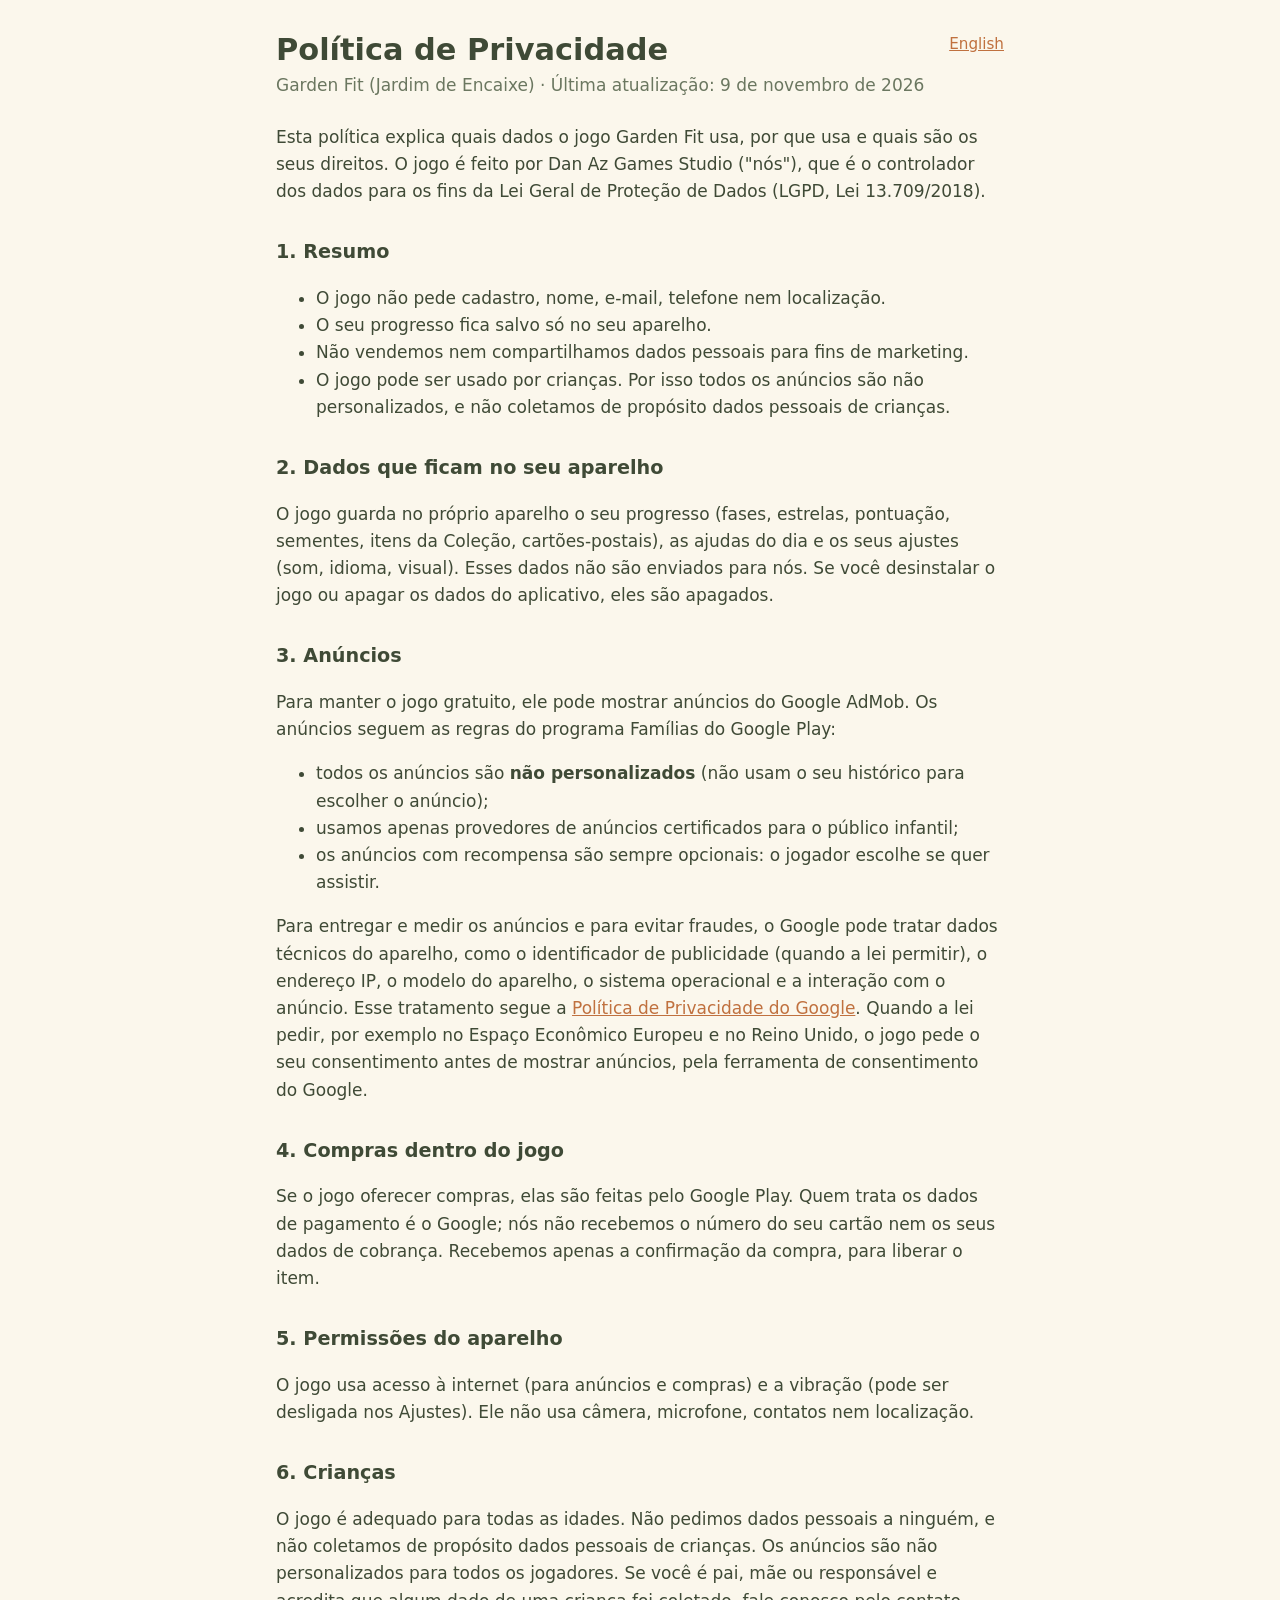
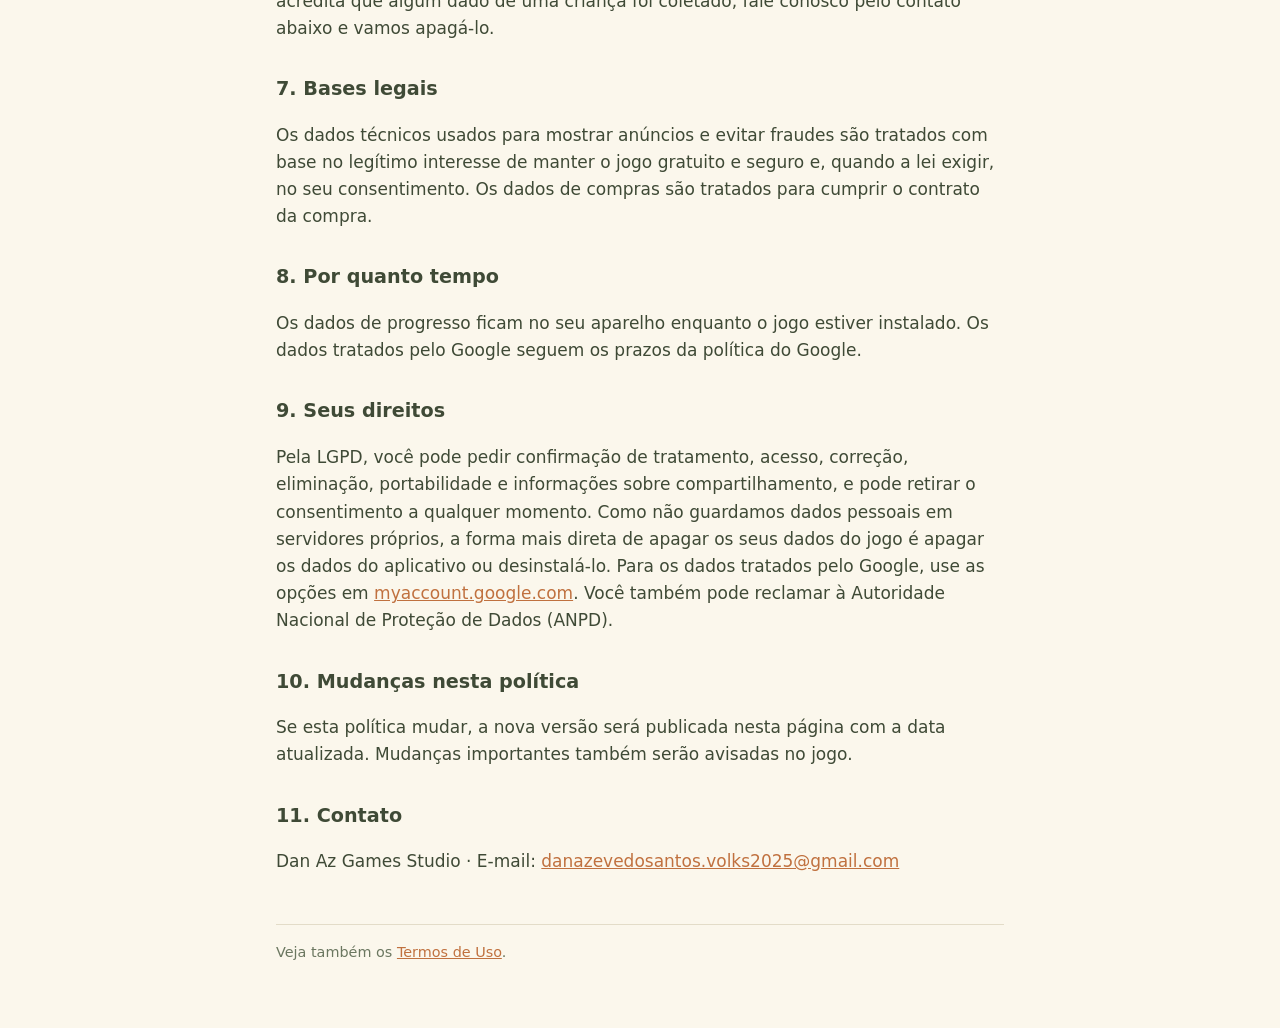
==== privacidade.html @ fdfbd2bb "Publica termos de uso e política de privacidade do Garden Fit Co-Authored-By: Claude Opus 5.5 <norep" ====
<!doctype html>
<html lang="pt-BR">
<head>
<meta charset="utf-8">
<meta name="viewport" content="width=device-width, initial-scale=1">
<title>Política de Privacidade · Garden Fit</title>
<link rel="stylesheet" href="estilo.css">
</head>
<body>
<main>
<a class="idioma" href="privacy.html">English</a>
<h1>Política de Privacidade</h1>
<p class="data">Garden Fit (Jardim de Encaixe) · Última atualização: 9 de novembro de 2026</p>

<p>Esta política explica quais dados o jogo Garden Fit usa, por que usa e quais são os seus direitos. O jogo é feito por Dan Az Games Studio ("nós"), que é o controlador dos dados para os fins da Lei Geral de Proteção de Dados (LGPD, Lei 13.709/2018).</p>

<h2>1. Resumo</h2>
<ul>
<li>O jogo não pede cadastro, nome, e-mail, telefone nem localização.</li>
<li>O seu progresso fica salvo só no seu aparelho.</li>
<li>Não vendemos nem compartilhamos dados pessoais para fins de marketing.</li>
<li>O jogo pode ser usado por crianças. Por isso todos os anúncios são não personalizados, e não coletamos de propósito dados pessoais de crianças.</li>
</ul>

<h2>2. Dados que ficam no seu aparelho</h2>
<p>O jogo guarda no próprio aparelho o seu progresso (fases, estrelas, pontuação, sementes, itens da Coleção, cartões-postais), as ajudas do dia e os seus ajustes (som, idioma, visual). Esses dados não são enviados para nós. Se você desinstalar o jogo ou apagar os dados do aplicativo, eles são apagados.</p>

<h2>3. Anúncios</h2>
<p>Para manter o jogo gratuito, ele pode mostrar anúncios do Google AdMob. Os anúncios seguem as regras do programa Famílias do Google Play:</p>
<ul>
<li>todos os anúncios são <strong>não personalizados</strong> (não usam o seu histórico para escolher o anúncio);</li>
<li>usamos apenas provedores de anúncios certificados para o público infantil;</li>
<li>os anúncios com recompensa são sempre opcionais: o jogador escolhe se quer assistir.</li>
</ul>
<p>Para entregar e medir os anúncios e para evitar fraudes, o Google pode tratar dados técnicos do aparelho, como o identificador de publicidade (quando a lei permitir), o endereço IP, o modelo do aparelho, o sistema operacional e a interação com o anúncio. Esse tratamento segue a <a href="https://policies.google.com/privacy?hl=pt-BR">Política de Privacidade do Google</a>. Quando a lei pedir, por exemplo no Espaço Econômico Europeu e no Reino Unido, o jogo pede o seu consentimento antes de mostrar anúncios, pela ferramenta de consentimento do Google.</p>

<h2>4. Compras dentro do jogo</h2>
<p>Se o jogo oferecer compras, elas são feitas pelo Google Play. Quem trata os dados de pagamento é o Google; nós não recebemos o número do seu cartão nem os seus dados de cobrança. Recebemos apenas a confirmação da compra, para liberar o item.</p>

<h2>5. Permissões do aparelho</h2>
<p>O jogo usa acesso à internet (para anúncios e compras) e a vibração (pode ser desligada nos Ajustes). Ele não usa câmera, microfone, contatos nem localização.</p>

<h2>6. Crianças</h2>
<p>O jogo é adequado para todas as idades. Não pedimos dados pessoais a ninguém, e não coletamos de propósito dados pessoais de crianças. Os anúncios são não personalizados para todos os jogadores. Se você é pai, mãe ou responsável e acredita que algum dado de uma criança foi coletado, fale conosco pelo contato abaixo e vamos apagá-lo.</p>

<h2>7. Bases legais</h2>
<p>Os dados técnicos usados para mostrar anúncios e evitar fraudes são tratados com base no legítimo interesse de manter o jogo gratuito e seguro e, quando a lei exigir, no seu consentimento. Os dados de compras são tratados para cumprir o contrato da compra.</p>

<h2>8. Por quanto tempo</h2>
<p>Os dados de progresso ficam no seu aparelho enquanto o jogo estiver instalado. Os dados tratados pelo Google seguem os prazos da política do Google.</p>

<h2>9. Seus direitos</h2>
<p>Pela LGPD, você pode pedir confirmação de tratamento, acesso, correção, eliminação, portabilidade e informações sobre compartilhamento, e pode retirar o consentimento a qualquer momento. Como não guardamos dados pessoais em servidores próprios, a forma mais direta de apagar os seus dados do jogo é apagar os dados do aplicativo ou desinstalá-lo. Para os dados tratados pelo Google, use as opções em <a href="https://myaccount.google.com/">myaccount.google.com</a>. Você também pode reclamar à Autoridade Nacional de Proteção de Dados (ANPD).</p>

<h2>10. Mudanças nesta política</h2>
<p>Se esta política mudar, a nova versão será publicada nesta página com a data atualizada. Mudanças importantes também serão avisadas no jogo.</p>

<h2>11. Contato</h2>
<p>Dan Az Games Studio · E-mail: <a href="mailto:danazevedosantos.volks2025@gmail.com">danazevedosantos.volks2025@gmail.com</a></p>

<footer>Veja também os <a href="termos.html">Termos de Uso</a>.</footer>
</main>
</body>
</html>
---- estilo.css ----
:root { --ink: #3f4a36; --soft: #6b7760; --paper: #fbf7ec; --line: #e3dcc8; --accent: #c0713f; }
* { box-sizing: border-box; }
body { margin: 0; background: var(--paper); color: var(--ink); font: 17px/1.6 system-ui, -apple-system, "Segoe UI", Roboto, sans-serif; }
main { max-width: 760px; margin: 0 auto; padding: 32px 16px 64px; }
h1 { font-size: 1.9rem; line-height: 1.2; margin: 0 0 4px; }
h2 { font-size: 1.2rem; margin: 2rem 0 0.4rem; }
p, li { color: var(--ink); }
.data { color: var(--soft); margin: 0 0 1.5rem; }
.idioma { float: right; font-size: 0.95rem; }
a { color: var(--accent); }
table { border-collapse: collapse; width: 100%; margin: 0.8rem 0; font-size: 0.95rem; }
th, td { border: 1px solid var(--line); padding: 8px; text-align: left; vertical-align: top; }
th { background: #f1ebda; }
footer { margin-top: 3rem; color: var(--soft); font-size: 0.9rem; border-top: 1px solid var(--line); padding-top: 1rem; }
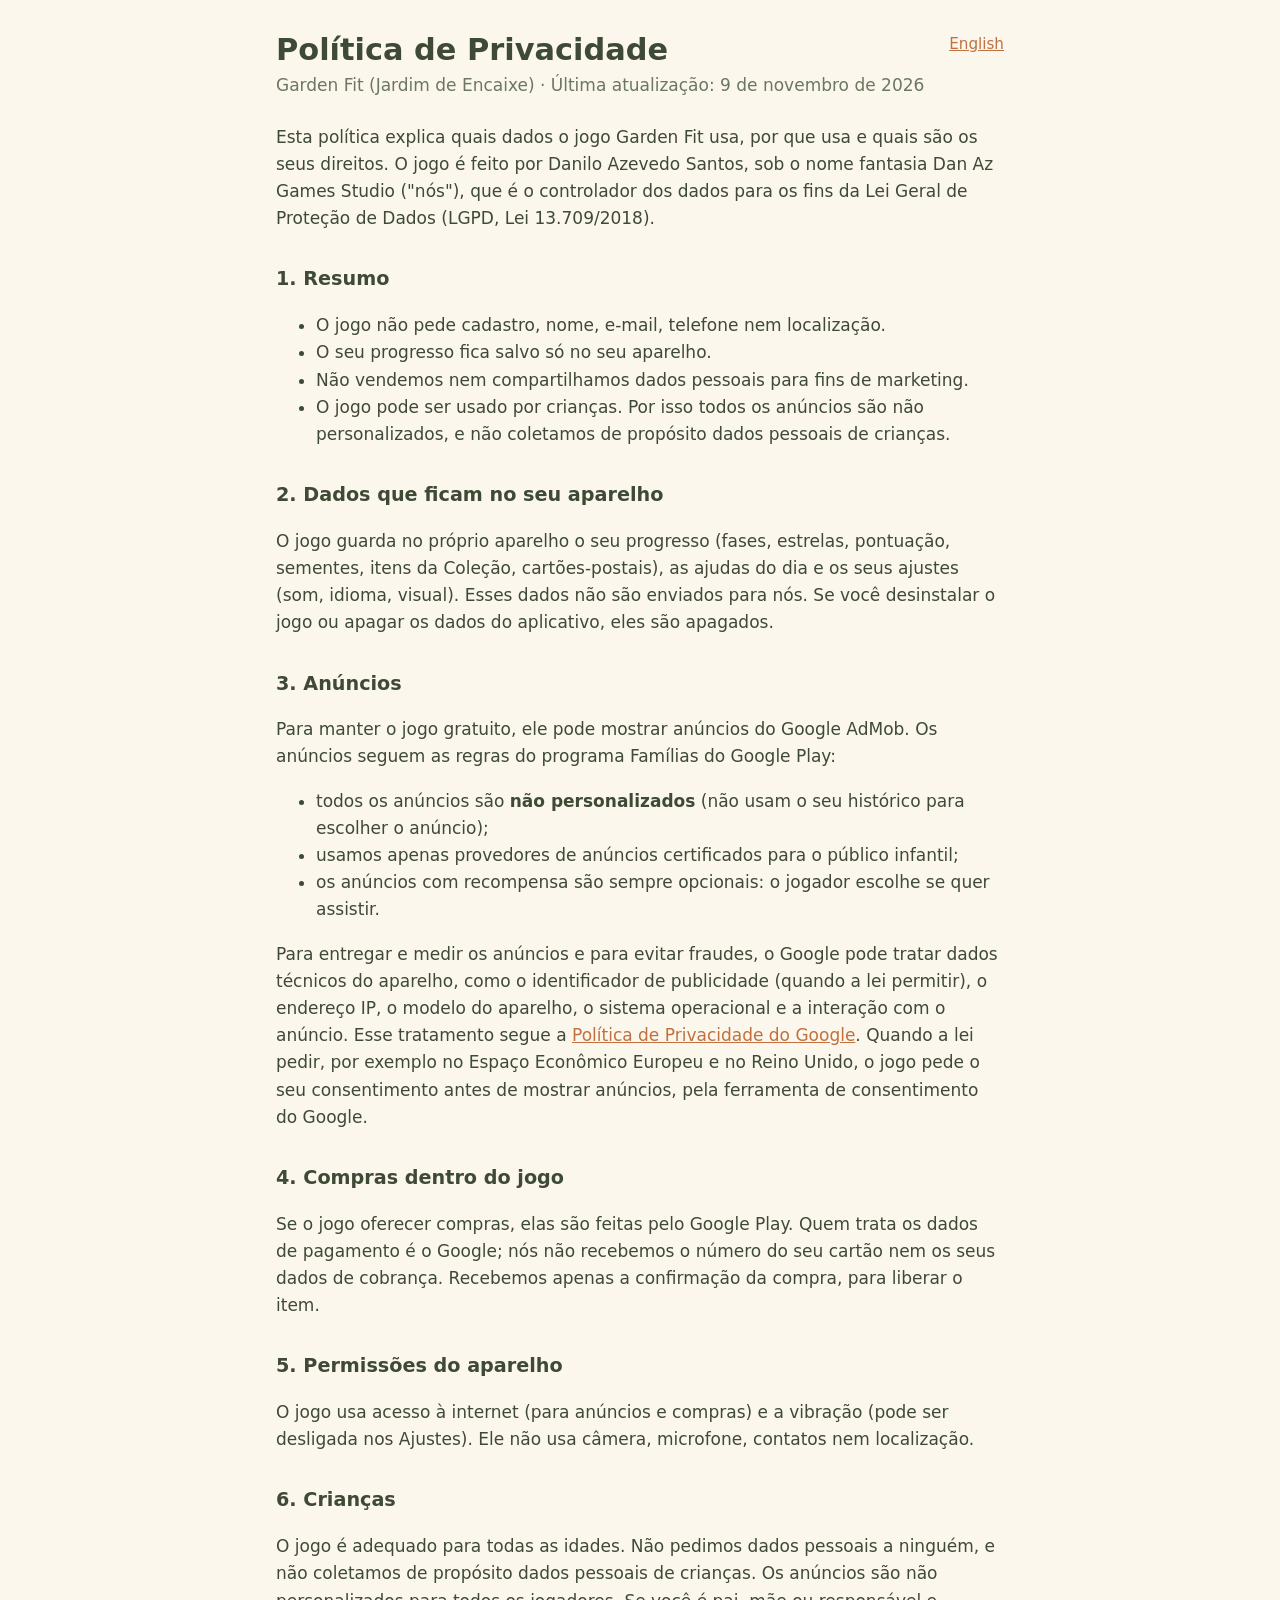
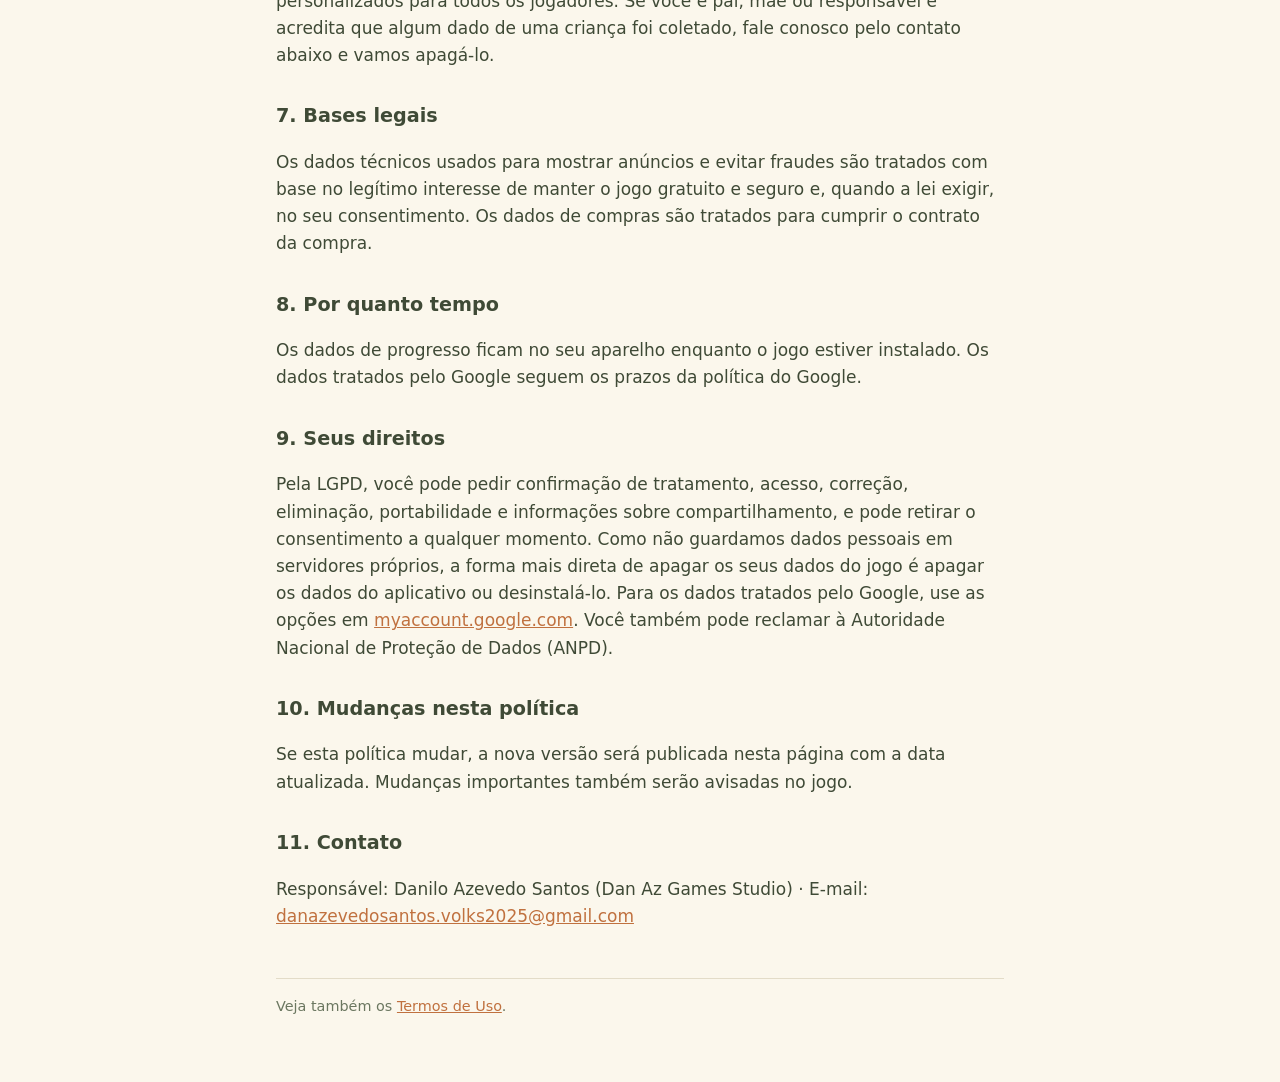
==== commit b1be4cf9: "Coloca Danilo Azevedo Santos como responsável Co-Authored-By: Claude Opus 5.5 <noreply@anthropic.com" ====
--- a/privacidade.html
+++ b/privacidade.html
@@ -12,7 +12,7 @@
 <h1>Política de Privacidade</h1>
 <p class="data">Garden Fit (Jardim de Encaixe) · Última atualização: 9 de novembro de 2026</p>
 
-<p>Esta política explica quais dados o jogo Garden Fit usa, por que usa e quais são os seus direitos. O jogo é feito por Dan Az Games Studio ("nós"), que é o controlador dos dados para os fins da Lei Geral de Proteção de Dados (LGPD, Lei 13.709/2018).</p>
+<p>Esta política explica quais dados o jogo Garden Fit usa, por que usa e quais são os seus direitos. O jogo é feito por Danilo Azevedo Santos, sob o nome fantasia Dan Az Games Studio ("nós"), que é o controlador dos dados para os fins da Lei Geral de Proteção de Dados (LGPD, Lei 13.709/2018).</p>
 
 <h2>1. Resumo</h2>
 <ul>
@@ -56,7 +56,7 @@
 <p>Se esta política mudar, a nova versão será publicada nesta página com a data atualizada. Mudanças importantes também serão avisadas no jogo.</p>
 
 <h2>11. Contato</h2>
-<p>Dan Az Games Studio · E-mail: <a href="mailto:danazevedosantos.volks2025@gmail.com">danazevedosantos.volks2025@gmail.com</a></p>
+<p>Responsável: Danilo Azevedo Santos (Dan Az Games Studio) · E-mail: <a href="mailto:danazevedosantos.volks2025@gmail.com">danazevedosantos.volks2025@gmail.com</a></p>
 
 <footer>Veja também os <a href="termos.html">Termos de Uso</a>.</footer>
 </main>
